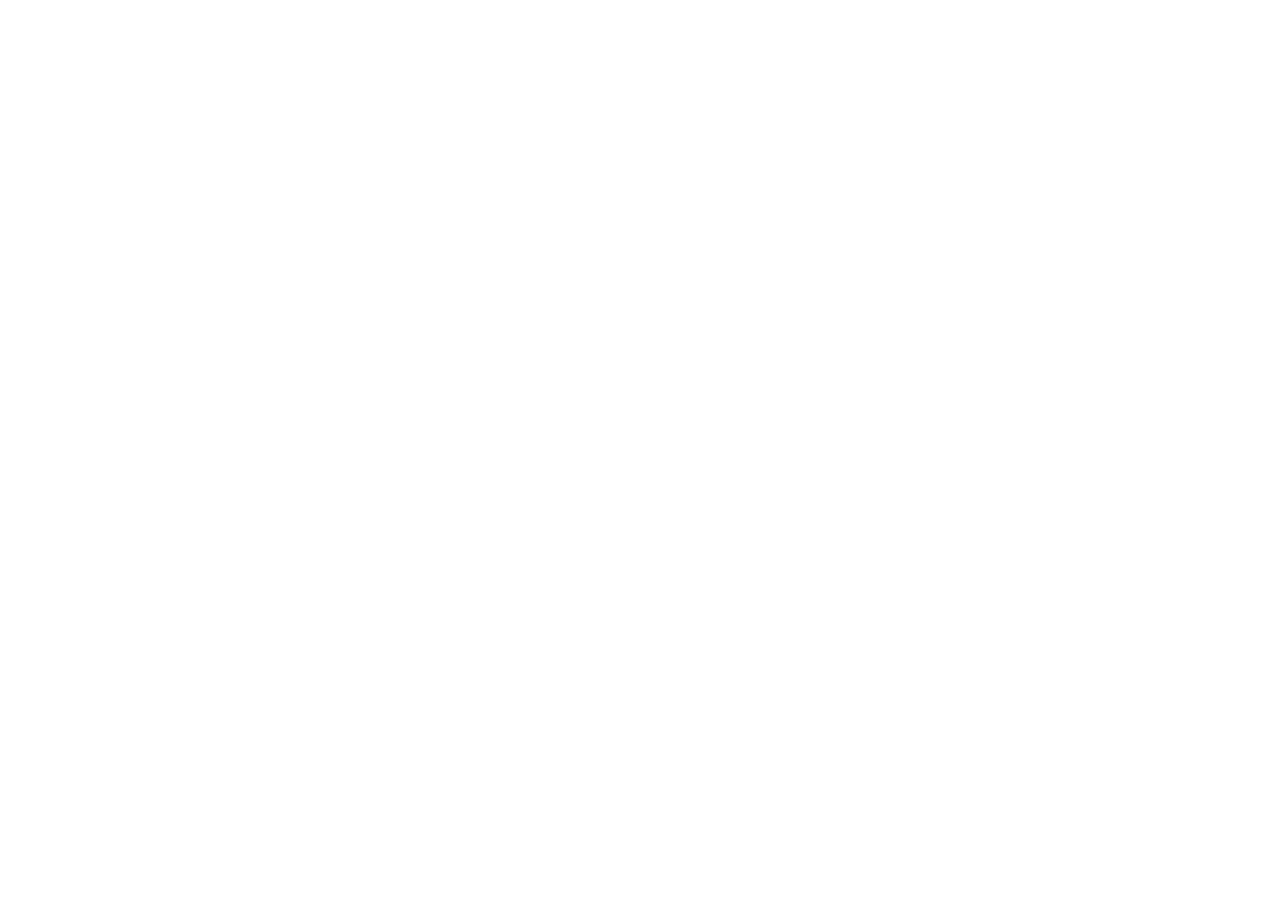
==== app/index.html @ 193fd0cc "Tikd web beta at /app (built from GlutenFree1/tikd claude/web-beta-53topd a62cc11) Co-Authored-By: C" ====
<!DOCTYPE html>
<html lang="en">
  <head>
    <meta charset="utf-8" />
    <meta httpEquiv="X-UA-Compatible" content="IE=edge" />
    <meta name="viewport" content="width=device-width, initial-scale=1, viewport-fit=cover, maximum-scale=1" />
    <title>Tikd</title>
    <!-- The `react-native-web` recommended style reset: https://necolas.github.io/react-native-web/docs/setup/#root-element -->
    <style id="expo-reset">
      /* These styles make the body full-height */
      html,
      body {
        height: 100%;
      }
      /* These styles disable body scrolling if you are using <ScrollView> */
      body {
        overflow: hidden;
      }
      /* These styles make the root element full-height */
      #root {
        display: flex;
        height: 100%;
        flex: 1;
      }
    </style>
  <meta name="theme-color" content="#6C4CF1">
<meta name="description" content="Track who owes who.">
<link rel="icon" href="/tikd-site/app/favicon.ico"/><meta http-equiv="Content-Security-Policy" content="default-src 'self'; script-src 'self' 'wasm-unsafe-eval'; style-src 'self' 'unsafe-inline'; img-src 'self' data: blob:; font-src 'self' data:; connect-src 'self' https: data: blob:; worker-src 'self' blob:; object-src 'none'; base-uri 'self'; form-action 'none'"/><script src="/tikd-site/app/beta-config.js"></script><style>input:focus,textarea:focus{outline:none}</style><link rel="manifest" href="/tikd-site/app/manifest.webmanifest"/><link rel="apple-touch-icon" href="/tikd-site/app/icon-512.png"/><meta name="apple-mobile-web-app-capable" content="yes"/><meta name="mobile-web-app-capable" content="yes"/><meta name="apple-mobile-web-app-title" content="Tikd"/><meta name="apple-mobile-web-app-status-bar-style" content="default"/></head>

  <body>
    <!-- Use static rendering with Expo Router to support running without JavaScript. -->
    <noscript>
      You need to enable JavaScript to run this app.
    </noscript>
    <!-- The root element for your Expo app. -->
    <div id="root"></div>
  <script src="/tikd-site/app/_expo/static/js/web/entry-96726f18c522afd1255466258e0dde8f.js" defer></script>
</body>
</html>
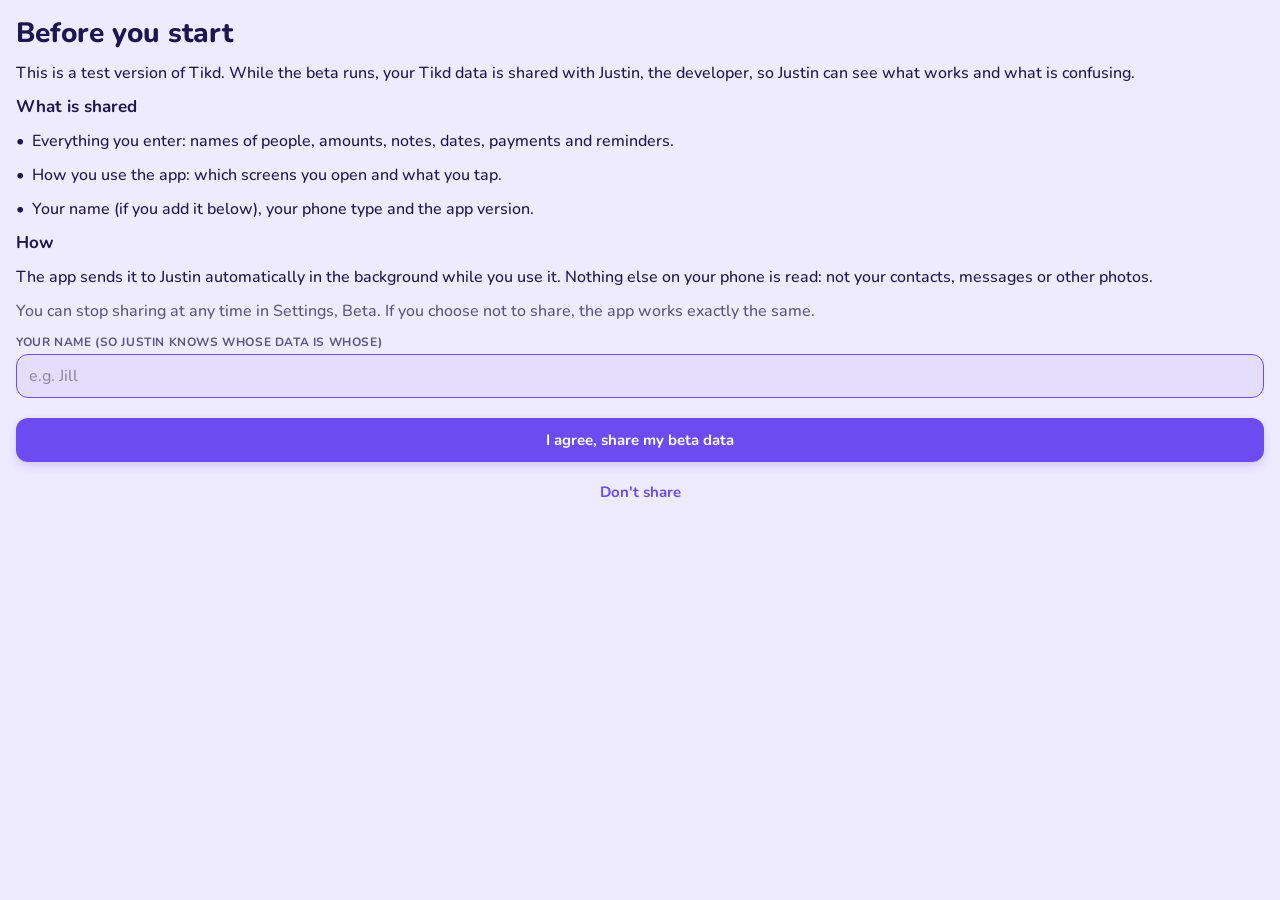
==== commit 9d0a4102: "Rebuild the web beta for tikd.me (base /app) and point uploads at api.tikd.me Built from GlutenFree1" ====
--- a/app/index.html
+++ b/app/index.html
@@ -25,7 +25,7 @@
     </style>
   <meta name="theme-color" content="#6C4CF1">
 <meta name="description" content="Track who owes who.">
-<link rel="icon" href="/tikd-site/app/favicon.ico"/><meta http-equiv="Content-Security-Policy" content="default-src 'self'; script-src 'self' 'wasm-unsafe-eval'; style-src 'self' 'unsafe-inline'; img-src 'self' data: blob:; font-src 'self' data:; connect-src 'self' https: data: blob:; worker-src 'self' blob:; object-src 'none'; base-uri 'self'; form-action 'none'"/><script src="/tikd-site/app/beta-config.js"></script><style>input:focus,textarea:focus{outline:none}</style><link rel="manifest" href="/tikd-site/app/manifest.webmanifest"/><link rel="apple-touch-icon" href="/tikd-site/app/icon-512.png"/><meta name="apple-mobile-web-app-capable" content="yes"/><meta name="mobile-web-app-capable" content="yes"/><meta name="apple-mobile-web-app-title" content="Tikd"/><meta name="apple-mobile-web-app-status-bar-style" content="default"/></head>
+<link rel="icon" href="/app/favicon.ico"/><meta http-equiv="Content-Security-Policy" content="default-src 'self'; script-src 'self' 'wasm-unsafe-eval'; style-src 'self' 'unsafe-inline'; img-src 'self' data: blob:; font-src 'self' data:; connect-src 'self' https: data: blob:; worker-src 'self' blob:; object-src 'none'; base-uri 'self'; form-action 'none'"/><script src="/app/beta-config.js"></script><style>input:focus,textarea:focus{outline:none}</style><link rel="manifest" href="/app/manifest.webmanifest"/><link rel="apple-touch-icon" href="/app/icon-512.png"/><meta name="apple-mobile-web-app-capable" content="yes"/><meta name="mobile-web-app-capable" content="yes"/><meta name="apple-mobile-web-app-title" content="Tikd"/><meta name="apple-mobile-web-app-status-bar-style" content="default"/></head>
 
   <body>
     <!-- Use static rendering with Expo Router to support running without JavaScript. -->
@@ -34,6 +34,6 @@
     </noscript>
     <!-- The root element for your Expo app. -->
     <div id="root"></div>
-  <script src="/tikd-site/app/_expo/static/js/web/entry-96726f18c522afd1255466258e0dde8f.js" defer></script>
+  <script src="/app/_expo/static/js/web/entry-1a25458f17952da2a9cb40c3d2288c8c.js" defer></script>
 </body>
 </html>
